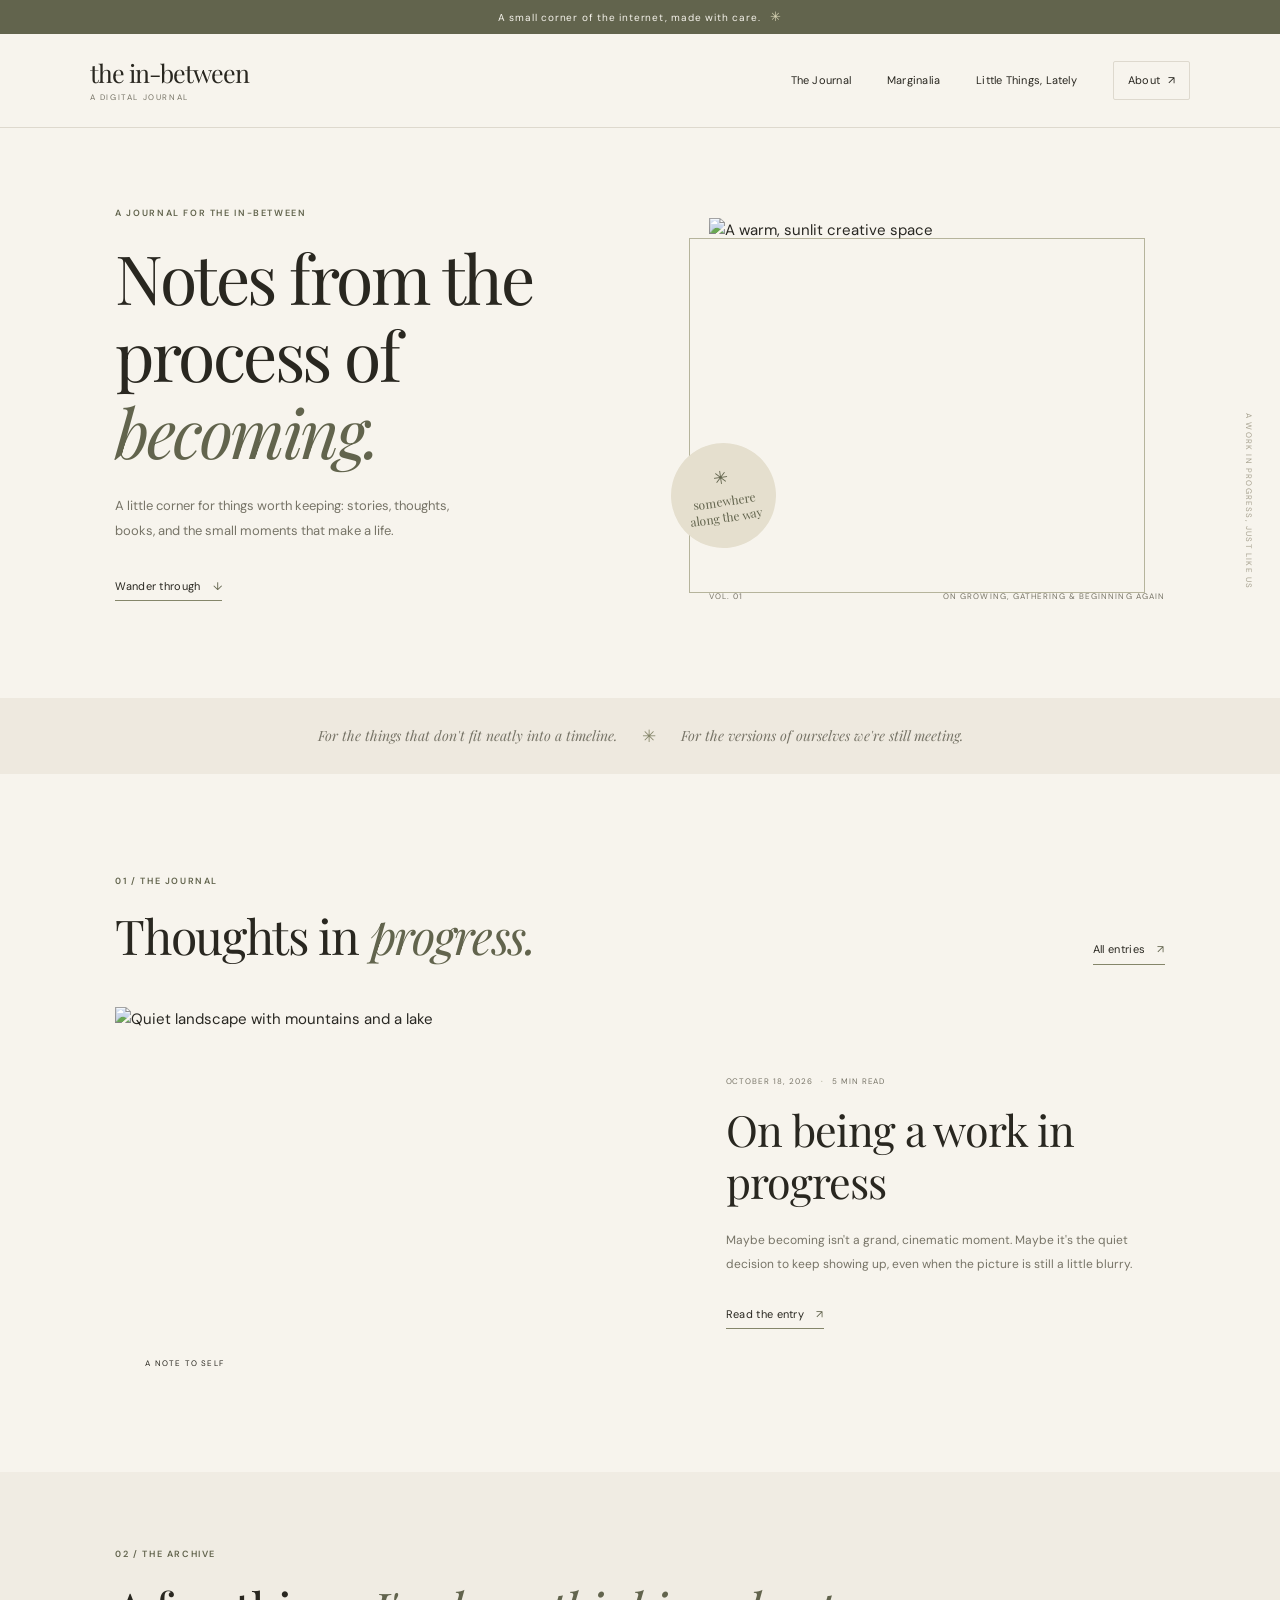
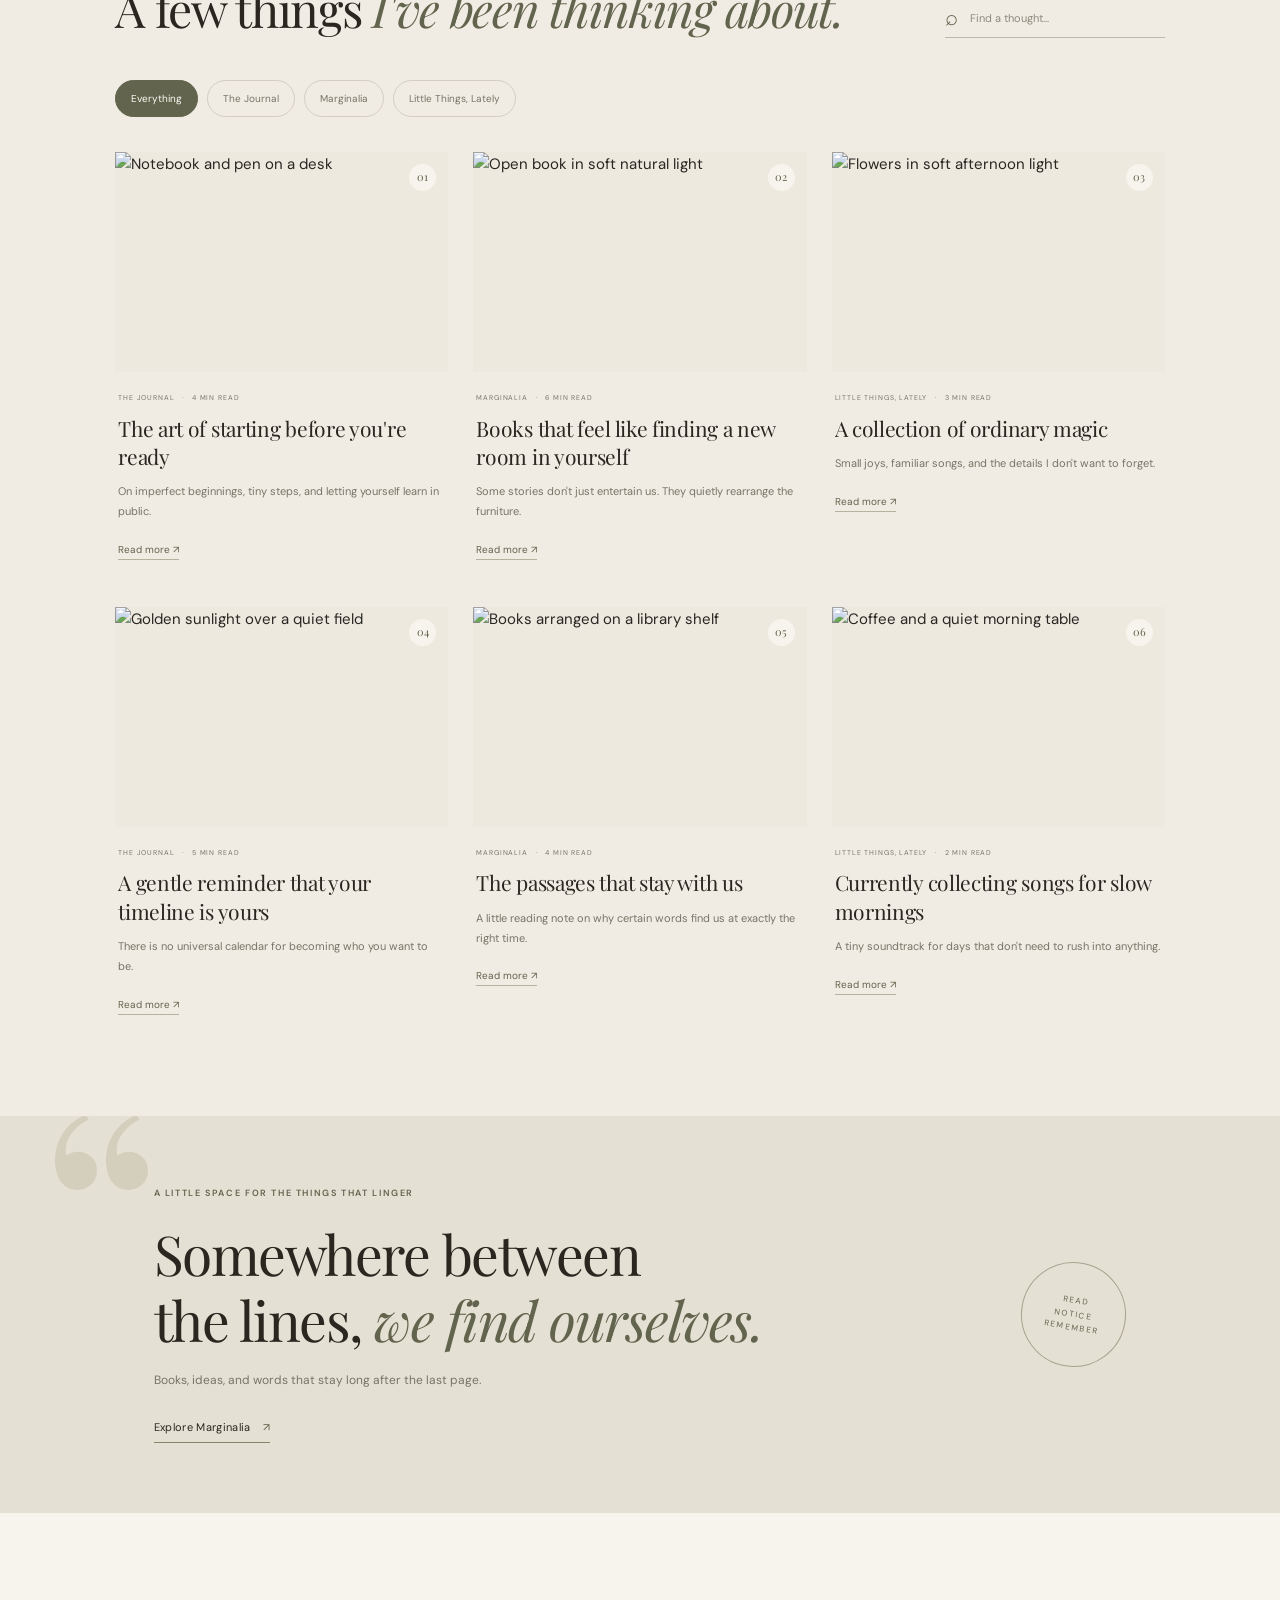
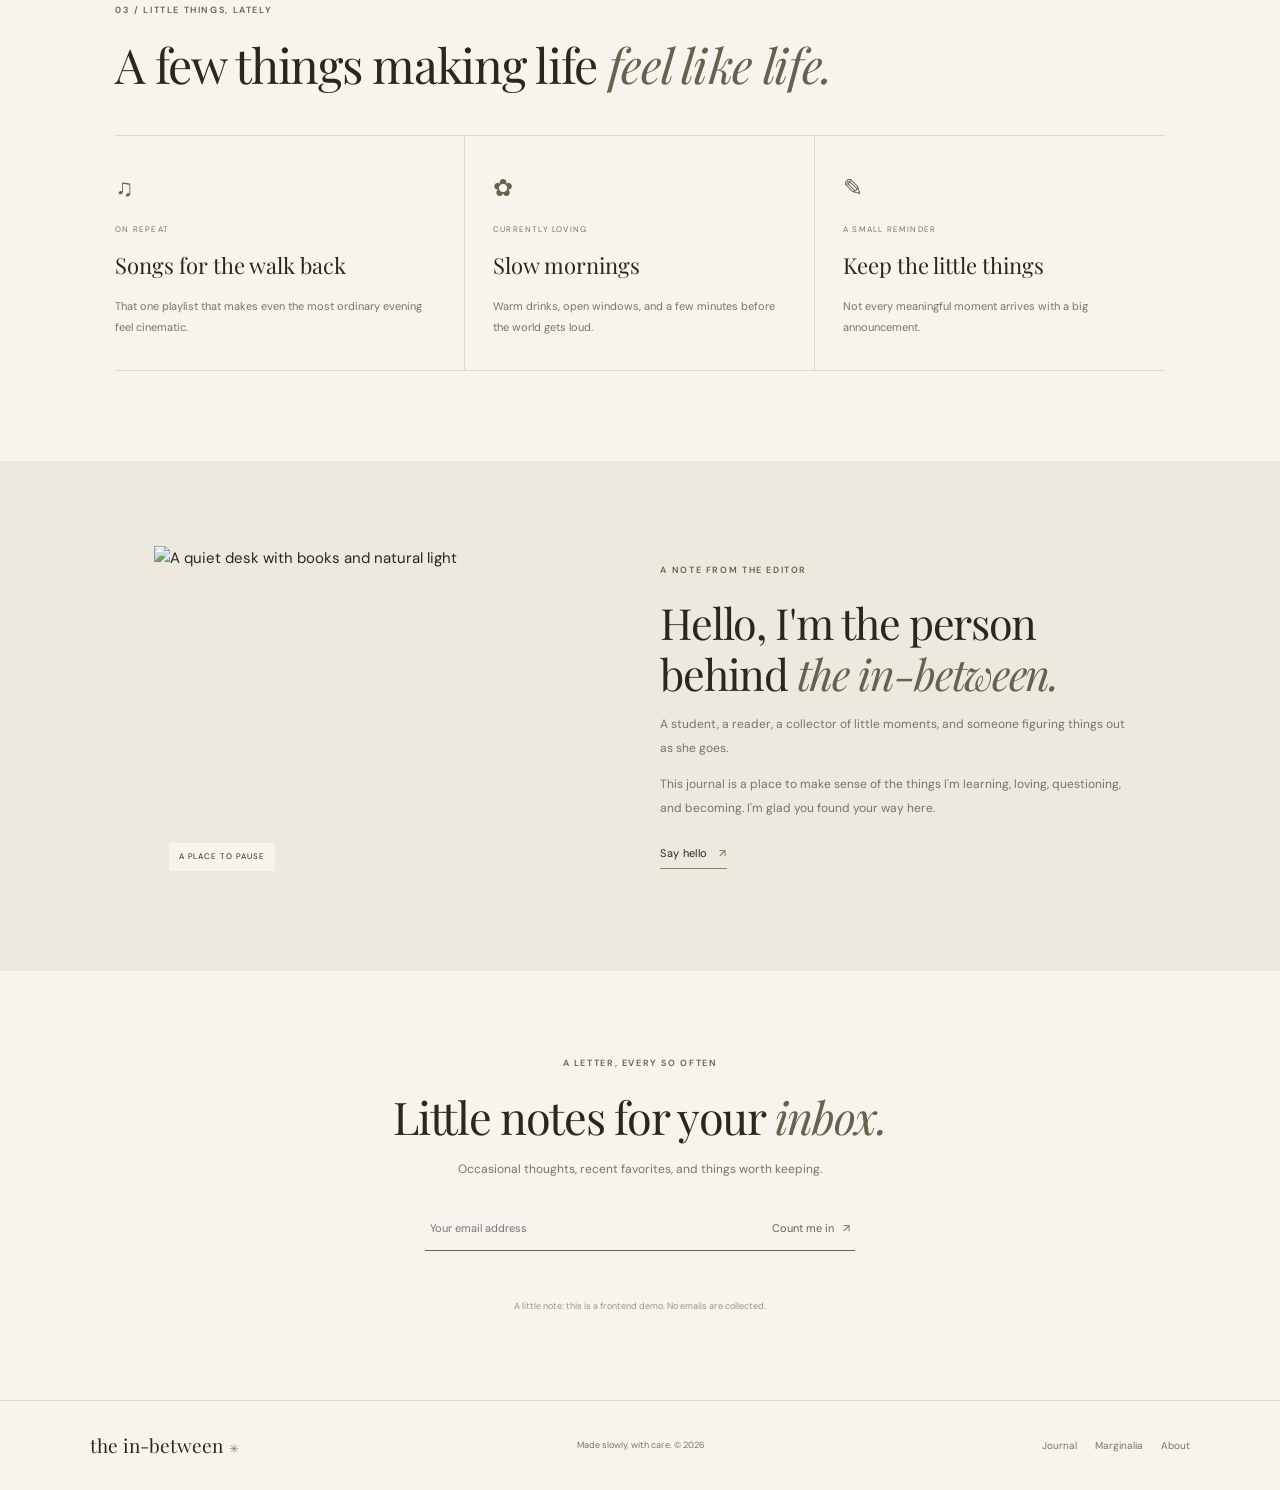
==== index.html @ 2329a3ef "Initial commit" ====
<!DOCTYPE html>
<html lang="en">
<head>
  <meta charset="UTF-8">
  <meta name="viewport" content="width=device-width, initial-scale=1.0">
  <meta name="description" content="The In-Between — a digital journal of books, little things, and becoming.">
  <title>The In-Between — Notes from the process of becoming</title>

  <link rel="preconnect" href="https://fonts.googleapis.com">
  <link rel="preconnect" href="https://fonts.gstatic.com" crossorigin>
  <link href="https://fonts.googleapis.com/css2?family=DM+Sans:wght@400;500;600;700&family=Playfair+Display:ital,wght@0,400;0,500;0,600;1,400;1,500&display=swap" rel="stylesheet">

  <link rel="stylesheet" href="style.css">
  <script src="script.js" defer></script>
</head>
<body>
  <div class="announcement">
    <span>A small corner of the internet, made with care.</span>
    <span class="announcement-mark">✳</span>
  </div>

  <header class="site-header">
    <a href="#" class="wordmark" aria-label="The In-Between home">
      <span class="wordmark-main">the in-between</span>
      <span class="wordmark-sub">A DIGITAL JOURNAL</span>
    </a>

    <button class="menu-toggle" id="menu-toggle"
      aria-label="Open navigation" aria-expanded="false">
      <span></span>
      <span></span>
    </button>

    <nav class="main-nav" id="main-nav" aria-label="Main navigation">
      <a href="#journal">The Journal</a>
      <a href="#marginalia">Marginalia</a>
      <a href="#little-things">Little Things, Lately</a>
      <a href="#about" class="nav-about">About <span>↗</span></a>
    </nav>
  </header>

  <main>
    <section class="hero">
      <div class="hero-copy">
        <p class="eyebrow"><span class="eyebrow-line"></span> A journal for the in-between</p>

        <h1>Notes from the<br>process of <em>becoming.</em></h1>

        <p class="hero-description">
          A little corner for things worth keeping:
          stories, thoughts, books, and the small moments
          that make a life.
        </p>

        <a href="#journal" class="text-link">
          Wander through <span>↓</span>
        </a>
      </div>

      <div class="hero-art">
        <div class="hero-image-wrap">
          <img
            src="https://images.unsplash.com/photo-1441986300917-64674bd600d8?auto=format&fit=crop&w=1000&q=85"
            alt="A warm, sunlit creative space"
            class="hero-image"
          >
          <div class="image-note">
            <span class="note-star">✳</span>
            <span>somewhere<br>along the way</span>
          </div>
        </div>

        <div class="hero-caption">
          <span>VOL. 01</span>
          <span>ON GROWING, GATHERING & BEGINNING AGAIN</span>
        </div>
      </div>

      <div class="hero-side-note">A WORK IN PROGRESS, JUST LIKE US</div>
    </section>

    <section class="intro-strip">
      <p>For the things that don't fit neatly into a timeline.</p>
      <span>✳</span>
      <p>For the versions of ourselves we're still meeting.</p>
    </section>

    <section class="journal-section section-padding" id="journal">
      <div class="section-heading">
        <div>
          <p class="eyebrow">01 / THE JOURNAL</p>
          <h2>Thoughts in <em>progress.</em></h2>
        </div>

        <a href="#all-posts" class="text-link desktop-link">
          All entries <span>↗</span>
        </a>
      </div>

      <article class="featured-card">
        <a href="#article-preview" class="featured-image-link" data-article="featured">
          <img
            src="https://images.unsplash.com/photo-1470770841072-f978cf4d019e?auto=format&fit=crop&w=1200&q=85"
            alt="Quiet landscape with mountains and a lake"
            class="featured-image"
          >
          <span class="image-label">A NOTE TO SELF</span>
        </a>

        <div class="featured-content">
          <p class="post-meta">OCTOBER 18, 2026 <span>·</span> 5 MIN READ</p>
          <h3>
            <a href="#article-preview" data-article="featured">
              On being a work in progress
            </a>
          </h3>
          <p class="post-excerpt">
            Maybe becoming isn't a grand, cinematic moment.
            Maybe it's the quiet decision to keep showing up,
            even when the picture is still a little blurry.
          </p>
          <a href="#article-preview" class="text-link" data-article="featured">
            Read the entry <span>↗</span>
          </a>
        </div>
      </article>
    </section>

    <section class="entries-section section-padding" id="all-posts">
      <div class="section-heading entries-heading">
        <div>
          <p class="eyebrow">02 / THE ARCHIVE</p>
          <h2>A few things <em>I've been thinking about.</em></h2>
        </div>

        <div class="archive-tools">
          <label class="search-wrap">
            <span class="search-symbol">⌕</span>
            <input type="search" id="post-search" placeholder="Find a thought..." aria-label="Search blog posts">
          </label>
        </div>
      </div>

      <div class="category-filters" role="group" aria-label="Filter articles">
        <button class="filter-button active" data-filter="all">Everything</button>
        <button class="filter-button" data-filter="journal">The Journal</button>
        <button class="filter-button" data-filter="marginalia">Marginalia</button>
        <button class="filter-button" data-filter="little-things">Little Things, Lately</button>
      </div>

      <div class="post-grid" id="post-grid">
        <article class="post-card" data-category="journal" data-title="the art of starting before you're ready">
          <a href="#article-preview" class="post-image-link" data-article="starting">
            <img src="https://images.unsplash.com/photo-1455390582262-044c420a568e?auto=format&fit=crop&w=800&q=85" alt="Notebook and pen on a desk">
            <span class="card-number">01</span>
          </a>
          <div class="post-card-content">
            <p class="post-meta">THE JOURNAL <span>·</span> 4 MIN READ</p>
            <h3><a href="#article-preview" data-article="starting">The art of starting before you're ready</a></h3>
            <p>On imperfect beginnings, tiny steps, and letting yourself learn in public.</p>
            <a href="#article-preview" class="card-read-link" data-article="starting">Read more ↗</a>
          </div>
        </article>

        <article class="post-card" data-category="marginalia" data-title="books that feel like finding a new room in yourself">
          <a href="#article-preview" class="post-image-link" data-article="books">
            <img src="https://images.unsplash.com/photo-1519682337058-a94d519337bc?auto=format&fit=crop&w=800&q=85" alt="Open book in soft natural light">
            <span class="card-number">02</span>
          </a>
          <div class="post-card-content">
            <p class="post-meta">MARGINALIA <span>·</span> 6 MIN READ</p>
            <h3><a href="#article-preview" data-article="books">Books that feel like finding a new room in yourself</a></h3>
            <p>Some stories don't just entertain us. They quietly rearrange the furniture.</p>
            <a href="#article-preview" class="card-read-link" data-article="books">Read more ↗</a>
          </div>
        </article>

        <article class="post-card" data-category="little-things" data-title="little things lately a collection of ordinary magic">
          <a href="#article-preview" class="post-image-link" data-article="little">
            <img src="https://images.unsplash.com/photo-1490750967868-88aa4486c946?auto=format&fit=crop&w=800&q=85" alt="Flowers in soft afternoon light">
            <span class="card-number">03</span>
          </a>
          <div class="post-card-content">
            <p class="post-meta">LITTLE THINGS, LATELY <span>·</span> 3 MIN READ</p>
            <h3><a href="#article-preview" data-article="little">A collection of ordinary magic</a></h3>
            <p>Small joys, familiar songs, and the details I don't want to forget.</p>
            <a href="#article-preview" class="card-read-link" data-article="little">Read more ↗</a>
          </div>
        </article>

        <article class="post-card" data-category="journal" data-title="a gentle reminder that your timeline is yours">
          <a href="#article-preview" class="post-image-link" data-article="timeline">
            <img src="https://images.unsplash.com/photo-1470252649378-9c29740c9fa8?auto=format&fit=crop&w=800&q=85" alt="Golden sunlight over a quiet field">
            <span class="card-number">04</span>
          </a>
          <div class="post-card-content">
            <p class="post-meta">THE JOURNAL <span>·</span> 5 MIN READ</p>
            <h3><a href="#article-preview" data-article="timeline">A gentle reminder that your timeline is yours</a></h3>
            <p>There is no universal calendar for becoming who you want to be.</p>
            <a href="#article-preview" class="card-read-link" data-article="timeline">Read more ↗</a>
          </div>
        </article>

        <article class="post-card" data-category="marginalia" data-title="the passages that stay with us">
          <a href="#article-preview" class="post-image-link" data-article="passages">
            <img src="https://images.unsplash.com/photo-1507842217343-583bb7270b66?auto=format&fit=crop&w=800&q=85" alt="Books arranged on a library shelf">
            <span class="card-number">05</span>
          </a>
          <div class="post-card-content">
            <p class="post-meta">MARGINALIA <span>·</span> 4 MIN READ</p>
            <h3><a href="#article-preview" data-article="passages">The passages that stay with us</a></h3>
            <p>A little reading note on why certain words find us at exactly the right time.</p>
            <a href="#article-preview" class="card-read-link" data-article="passages">Read more ↗</a>
          </div>
        </article>

        <article class="post-card" data-category="little-things" data-title="currently collecting songs for slow mornings">
          <a href="#article-preview" class="post-image-link" data-article="playlist">
            <img src="https://images.unsplash.com/photo-1445116572660-236099ec97a0?auto=format&fit=crop&w=800&q=85" alt="Coffee and a quiet morning table">
            <span class="card-number">06</span>
          </a>
          <div class="post-card-content">
            <p class="post-meta">LITTLE THINGS, LATELY <span>·</span> 2 MIN READ</p>
            <h3><a href="#article-preview" data-article="playlist">Currently collecting songs for slow mornings</a></h3>
            <p>A tiny soundtrack for days that don't need to rush into anything.</p>
            <a href="#article-preview" class="card-read-link" data-article="playlist">Read more ↗</a>
          </div>
        </article>
      </div>

      <p class="empty-state" id="empty-state" hidden>
        No entries found. Try another search or category.
      </p>
    </section>

    <section class="marginalia-banner" id="marginalia">
      <div class="marginalia-decoration">“</div>
      <div class="marginalia-content">
        <p class="eyebrow">A LITTLE SPACE FOR THE THINGS THAT LINGER</p>
        <h2>Somewhere between<br>the lines, <em>we find ourselves.</em></h2>
        <p>Books, ideas, and words that stay long after the last page.</p>
        <a href="#all-posts" class="text-link">Explore Marginalia <span>↗</span></a>
      </div>
      <div class="marginalia-stamp">READ<br>NOTICE<br>REMEMBER</div>
    </section>

    <section class="little-things-section section-padding" id="little-things">
      <div class="section-heading">
        <div>
          <p class="eyebrow">03 / LITTLE THINGS, LATELY</p>
          <h2>A few things making life <em>feel like life.</em></h2>
        </div>
      </div>

      <div class="little-things-grid">
        <div class="little-note">
          <span class="little-icon">♫</span>
          <p class="little-label">ON REPEAT</p>
          <h3>Songs for the walk back</h3>
          <p>That one playlist that makes even the most ordinary evening feel cinematic.</p>
        </div>

        <div class="little-note">
          <span class="little-icon">✿</span>
          <p class="little-label">CURRENTLY LOVING</p>
          <h3>Slow mornings</h3>
          <p>Warm drinks, open windows, and a few minutes before the world gets loud.</p>
        </div>

        <div class="little-note">
          <span class="little-icon">✎</span>
          <p class="little-label">A SMALL REMINDER</p>
          <h3>Keep the little things</h3>
          <p>Not every meaningful moment arrives with a big announcement.</p>
        </div>
      </div>
    </section>

    <section class="about-section" id="about">
      <div class="about-image">
        <img
          src="https://images.unsplash.com/photo-1447875569765-2b6b3d8b4b1c?auto=format&fit=crop&w=900&q=85"
          alt="A quiet desk with books and natural light"
        >
        <span class="about-image-caption">A PLACE TO PAUSE</span>
      </div>

      <div class="about-copy">
        <p class="eyebrow">A NOTE FROM THE EDITOR</p>
        <h2>Hello, I'm the person<br>behind <em>the in-between.</em></h2>
        <p>
          A student, a reader, a collector of little moments,
          and someone figuring things out as she goes.
        </p>
        <p>
          This journal is a place to make sense of the things
          I'm learning, loving, questioning, and becoming.
          I'm glad you found your way here.
        </p>
        <a href="mailto:hello@example.com" class="text-link">Say hello <span>↗</span></a>
      </div>
    </section>

    <section class="newsletter-section">
      <p class="eyebrow">A LETTER, EVERY SO OFTEN</p>
      <h2>Little notes for your <em>inbox.</em></h2>
      <p>Occasional thoughts, recent favorites, and things worth keeping.</p>

      <form class="newsletter-form" id="newsletter-form">
        <label class="visually-hidden" for="newsletter-email">Your email address</label>
        <input type="email" id="newsletter-email" placeholder="Your email address" required>
        <button type="submit">Count me in <span>↗</span></button>
      </form>
      <p class="newsletter-message" id="newsletter-message" role="status" aria-live="polite"></p>
      <span class="newsletter-footnote">A little note: this is a frontend demo. No emails are collected.</span>
    </section>
  </main>

  <footer class="site-footer">
    <a href="#" class="footer-wordmark">the in-between<span>✳</span></a>
    <p>Made slowly, with care. © 2026</p>
    <div class="footer-links">
      <a href="#journal">Journal</a>
      <a href="#marginalia">Marginalia</a>
      <a href="#about">About</a>
    </div>
  </footer>

  <dialog class="article-dialog" id="article-dialog">
    <button class="dialog-close" id="dialog-close" aria-label="Close article">×</button>
    <p class="eyebrow" id="dialog-category">THE JOURNAL</p>
    <h2 id="dialog-title">Article title</h2>
    <p class="dialog-meta" id="dialog-meta">A short read</p>
    <div class="dialog-body" id="dialog-body"></div>
    <p class="dialog-demo-note">This is a sample article preview. Full articles can be added as the blog grows.</p>
  </dialog>
</body>
</html>
---- style.css ----
:root {
  --paper: #f7f4ed;
  --paper-dark: #eee9df;
  --ink: #292720;
  --muted: #777467;
  --olive: #85866a;
  --olive-dark: #62644d;
  --rose: #c9a39a;
  --line: #ded9ce;
  --white: #fffdf8;
  --serif: "Playfair Display", Georgia, serif;
  --sans: "DM Sans", Arial, sans-serif;
}

* {
  box-sizing: border-box;
}

html {
  scroll-behavior: smooth;
  scroll-padding-top: 90px;
}

body {
  margin: 0;
  background: var(--paper);
  color: var(--ink);
  font-family: var(--sans);
  font-size: 15px;
  line-height: 1.7;
}

img {
  display: block;
  max-width: 100%;
}

a {
  color: inherit;
  text-decoration: none;
}

button,
input {
  font: inherit;
}

button {
  cursor: pointer;
}

button:focus-visible,
a:focus-visible,
input:focus-visible {
  outline: 2px solid var(--olive-dark);
  outline-offset: 4px;
}

::selection {
  color: var(--white);
  background: var(--olive-dark);
}

.announcement {
  min-height: 34px;
  display: flex;
  align-items: center;
  justify-content: center;
  gap: 10px;
  padding: 6px 16px;
  background: var(--olive-dark);
  color: var(--paper);
  font-size: 10px;
  letter-spacing: 0.08em;
  text-align: center;
}

.announcement-mark {
  color: #d8d4b5;
  font-size: 13px;
}

/* Header */

.site-header {
  min-height: 94px;
  padding: 20px 7%;
  display: flex;
  align-items: center;
  justify-content: space-between;
  gap: 32px;
  border-bottom: 1px solid var(--line);
}

.wordmark {
  display: flex;
  flex-direction: column;
  line-height: 1.1;
  flex-shrink: 0;
}

.wordmark-main {
  font-family: var(--serif);
  font-size: 25px;
  letter-spacing: -1px;
}

.wordmark-sub {
  margin-top: 7px;
  color: var(--muted);
  font-size: 8px;
  letter-spacing: 0.2em;
}

.main-nav {
  display: flex;
  align-items: center;
  gap: clamp(16px, 3vw, 36px);
}

.main-nav a {
  font-size: 11px;
  letter-spacing: 0.02em;
  transition: color 160ms ease;
}

.main-nav a:hover {
  color: var(--olive-dark);
}

.nav-about {
  padding: 9px 14px;
  border: 1px solid var(--line);
  border-radius: 2px;
}

.nav-about span {
  margin-left: 5px;
}

.menu-toggle {
  display: none;
  width: 40px;
  height: 40px;
  border: 1px solid var(--line);
  background: transparent;
  align-items: center;
  justify-content: center;
  flex-direction: column;
  gap: 5px;
}

.menu-toggle span {
  width: 16px;
  height: 1px;
  background: var(--ink);
}

/* Shared */

.section-padding {
  padding: 100px 9%;
}

.eyebrow {
  margin: 0 0 18px;
  color: var(--olive-dark);
  font-size: 9px;
  font-weight: 600;
  letter-spacing: 0.18em;
  text-transform: uppercase;
}

.text-link {
  display: inline-flex;
  align-items: center;
  gap: 12px;
  padding-bottom: 5px;
  border-bottom: 1px solid var(--olive);
  font-size: 11px;
  letter-spacing: 0.03em;
  transition: gap 180ms ease, color 180ms ease;
}

.text-link:hover {
  gap: 18px;
  color: var(--olive-dark);
}

.text-link span {
  color: var(--olive-dark);
}

.section-heading {
  display: flex;
  justify-content: space-between;
  align-items: flex-end;
  gap: 30px;
  margin-bottom: 42px;
}

.section-heading h2,
.about-copy h2,
.newsletter-section h2 {
  margin: 0;
  font-family: var(--serif);
  font-size: clamp(31px, 4vw, 48px);
  font-weight: 400;
  line-height: 1.2;
  letter-spacing: -1.3px;
}

.section-heading h2 em,
.about-copy h2 em,
.newsletter-section h2 em {
  color: var(--olive-dark);
  font-weight: 400;
}

/* Hero */

.hero {
  min-height: 570px;
  padding: 72px 9% 76px;
  display: grid;
  grid-template-columns: 1fr 0.95fr;
  align-items: center;
  gap: 7%;
  position: relative;
  overflow: hidden;
}

.hero-copy {
  max-width: 520px;
  padding-bottom: 15px;
}

.hero-copy h1 {
  margin: 0;
  font-family: var(--serif);
  font-size: clamp(44px, 5.3vw, 70px);
  font-weight: 400;
  line-height: 1.13;
  letter-spacing: -2.5px;
}

.hero-copy h1 em {
  color: var(--olive-dark);
  font-weight: 400;
}

.hero-description {
  max-width: 370px;
  margin: 25px 0 29px;
  color: var(--muted);
  font-size: 13px;
  line-height: 1.9;
}

.hero-art {
  max-width: 500px;
  width: 100%;
  justify-self: end;
}

.hero-image-wrap {
  position: relative;
  padding: 0 0 0 20px;
}

.hero-image-wrap::before {
  content: "";
  position: absolute;
  inset: 20px 20px -20px 0;
  border: 1px solid #b6b49c;
  z-index: 0;
}

.hero-image {
  position: relative;
  z-index: 1;
  width: 100%;
  height: 355px;
  object-fit: cover;
  filter: saturate(0.72);
}

.image-note {
  position: absolute;
  z-index: 2;
  left: -18px;
  bottom: 25px;
  width: 105px;
  height: 105px;
  display: flex;
  align-items: center;
  justify-content: center;
  flex-direction: column;
  border-radius: 50%;
  background: #e5dfce;
  color: var(--olive-dark);
  font-family: var(--serif);
  font-size: 12px;
  line-height: 1.3;
  text-align: center;
  transform: rotate(-8deg);
}

.note-star {
  margin-bottom: 5px;
  font-size: 18px;
}

.hero-caption {
  display: flex;
  justify-content: space-between;
  gap: 12px;
  padding: 17px 0 0 20px;
  color: var(--muted);
  font-size: 8px;
  letter-spacing: 0.13em;
}

.hero-side-note {
  position: absolute;
  right: 25px;
  top: 50%;
  color: #a6a18f;
  font-size: 8px;
  letter-spacing: 0.15em;
  writing-mode: vertical-rl;
}

/* Intro strip */

.intro-strip {
  min-height: 76px;
  padding: 20px 9%;
  display: flex;
  align-items: center;
  justify-content: center;
  gap: 25px;
  background: var(--paper-dark);
  color: var(--muted);
}

.intro-strip p {
  margin: 0;
  font-family: var(--serif);
  font-size: 14px;
  font-style: italic;
  text-align: center;
}

.intro-strip span {
  color: var(--olive);
  font-size: 17px;
}

/* Featured journal entry */

.journal-section {
  padding-bottom: 75px;
}

.featured-card {
  display: grid;
  grid-template-columns: 1.1fr 0.9fr;
  align-items: center;
  gap: 7%;
}

.featured-image-link {
  position: relative;
  display: block;
  overflow: hidden;
}

.featured-image {
  width: 100%;
  height: 390px;
  object-fit: cover;
  filter: saturate(0.7);
  transition: transform 450ms ease;
}

.featured-image-link:hover .featured-image {
  transform: scale(1.035);
}

.image-label {
  position: absolute;
  left: 18px;
  bottom: 18px;
  padding: 8px 12px;
  background: var(--paper);
  color: var(--ink);
  font-size: 8px;
  letter-spacing: 0.15em;
}

.featured-content {
  max-width: 420px;
}

.post-meta {
  margin: 0 0 16px;
  color: var(--muted);
  font-size: 8px;
  letter-spacing: 0.12em;
  line-height: 1.7;
}

.post-meta span {
  margin: 0 5px;
  color: var(--olive);
}

.featured-content h3 {
  margin: 0;
  font-family: var(--serif);
  font-size: clamp(30px, 3.4vw, 43px);
  font-weight: 400;
  line-height: 1.2;
  letter-spacing: -1px;
}

.featured-content h3 a:hover {
  color: var(--olive-dark);
}

.post-excerpt {
  margin: 20px 0 25px;
  color: var(--muted);
  font-size: 12px;
  line-height: 2;
}

/* Archive */

.entries-section {
  padding-top: 75px;
  background: #f0ece3;
}

.entries-heading {
  align-items: flex-end;
}

.archive-tools {
  width: 220px;
}

.search-wrap {
  display: flex;
  align-items: center;
  gap: 10px;
  padding: 8px 0;
  border-bottom: 1px solid #bcb8aa;
}

.search-symbol {
  color: var(--olive-dark);
  font-size: 22px;
  line-height: 1;
}

.search-wrap input {
  width: 100%;
  border: 0;
  outline: 0;
  background: transparent;
  color: var(--ink);
  font-size: 11px;
}

.search-wrap input::placeholder {
  color: #8d897d;
}

.category-filters {
  display: flex;
  flex-wrap: wrap;
  gap: 9px;
  margin: 0 0 35px;
}

.filter-button {
  padding: 9px 15px;
  border: 1px solid #d3cec1;
  border-radius: 30px;
  background: transparent;
  color: var(--muted);
  font-size: 10px;
  transition: background 150ms ease, color 150ms ease, border-color 150ms ease;
}

.filter-button:hover,
.filter-button.active {
  border-color: var(--olive-dark);
  background: var(--olive-dark);
  color: var(--white);
}

.post-grid {
  display: grid;
  grid-template-columns: repeat(3, minmax(0, 1fr));
  gap: 45px 25px;
}

.post-card {
  min-width: 0;
}

.post-image-link {
  display: block;
  position: relative;
  overflow: hidden;
  background: var(--paper-dark);
}

.post-image-link img {
  width: 100%;
  height: 220px;
  object-fit: cover;
  filter: saturate(0.68);
  transition: transform 400ms ease, filter 400ms ease;
}

.post-image-link:hover img {
  transform: scale(1.04);
  filter: saturate(0.9);
}

.card-number {
  position: absolute;
  right: 12px;
  top: 12px;
  width: 27px;
  height: 27px;
  display: grid;
  place-items: center;
  border-radius: 50%;
  background: var(--paper);
  color: var(--olive-dark);
  font-family: var(--serif);
  font-size: 11px;
}

.post-card-content {
  padding: 20px 3px 0;
}

.post-card-content .post-meta {
  margin-bottom: 10px;
  font-size: 7px;
}

.post-card h3 {
  margin: 0;
  font-family: var(--serif);
  font-size: 21px;
  font-weight: 400;
  line-height: 1.35;
  letter-spacing: -0.3px;
}

.post-card h3 a:hover {
  color: var(--olive-dark);
}

.post-card-content > p:not(.post-meta) {
  margin: 12px 0 14px;
  color: var(--muted);
  font-size: 11px;
  line-height: 1.8;
}

.card-read-link {
  color: var(--olive-dark);
  font-size: 10px;
  border-bottom: 1px solid #b5b39e;
  padding-bottom: 3px;
}

.empty-state {
  padding: 40px 0;
  color: var(--muted);
  text-align: center;
  font-family: var(--serif);
  font-style: italic;
}

/* Marginalia banner */

.marginalia-banner {
  min-height: 360px;
  padding: 70px 12%;
  display: flex;
  align-items: center;
  justify-content: space-between;
  gap: 35px;
  position: relative;
  overflow: hidden;
  background: #e4e0d3;
}

.marginalia-decoration {
  position: absolute;
  left: 3%;
  top: -60px;
  color: #d4cfbd;
  font-family: var(--serif);
  font-size: 300px;
  line-height: 1;
  pointer-events: none;
}

.marginalia-content {
  position: relative;
  z-index: 1;
}

.marginalia-content h2 {
  margin: 0;
  font-family: var(--serif);
  font-size: clamp(34px, 4.4vw, 55px);
  font-weight: 400;
  line-height: 1.2;
  letter-spacing: -1.5px;
}

.marginalia-content h2 em {
  color: var(--olive-dark);
  font-weight: 400;
}

.marginalia-content > p:not(.eyebrow) {
  margin: 18px 0 24px;
  color: var(--muted);
  font-size: 12px;
}

.marginalia-stamp {
  width: 105px;
  height: 105px;
  flex-shrink: 0;
  display: grid;
  place-items: center;
  border: 1px solid #a6a38e;
  border-radius: 50%;
  color: var(--olive-dark);
  font-size: 8px;
  letter-spacing: 0.18em;
  line-height: 1.7;
  text-align: center;
  transform: rotate(9deg);
}

/* Little things */

.little-things-section {
  padding-top: 90px;
  padding-bottom: 90px;
}

.little-things-grid {
  display: grid;
  grid-template-columns: repeat(3, minmax(0, 1fr));
  border-top: 1px solid var(--line);
  border-bottom: 1px solid var(--line);
}

.little-note {
  padding: 32px 28px;
  border-right: 1px solid var(--line);
}

.little-note:first-child {
  padding-left: 0;
}

.little-note:last-child {
  padding-right: 0;
  border-right: 0;
}

.little-icon {
  color: var(--olive-dark);
  font-size: 24px;
}

.little-label {
  margin: 14px 0 10px;
  color: var(--muted);
  font-size: 8px;
  letter-spacing: 0.15em;
}

.little-note h3 {
  margin: 0;
  font-family: var(--serif);
  font-size: 22px;
  font-weight: 400;
}

.little-note > p:last-child {
  margin: 12px 0 0;
  color: var(--muted);
  font-size: 11px;
  line-height: 1.9;
}

/* About */

.about-section {
  display: grid;
  grid-template-columns: 0.9fr 1fr;
  align-items: center;
  gap: 9%;
  padding: 85px 12%;
  background: var(--paper-dark);
}

.about-image {
  position: relative;
}

.about-image img {
  width: 100%;
  height: 340px;
  object-fit: cover;
  filter: saturate(0.65);
}

.about-image-caption {
  position: absolute;
  left: 15px;
  bottom: 15px;
  padding: 7px 10px;
  background: var(--paper);
  font-size: 8px;
  letter-spacing: 0.12em;
}

.about-copy h2 {
  font-size: clamp(30px, 3.4vw, 43px);
}

.about-copy > p:not(.eyebrow) {
  color: var(--muted);
  font-size: 12px;
  line-height: 2;
}

.about-copy .text-link {
  margin-top: 12px;
}

/* Newsletter */

.newsletter-section {
  padding: 85px 20px;
  text-align: center;
}

.newsletter-section h2 {
  font-size: clamp(32px, 4vw, 45px);
}

.newsletter-section > p:not(.eyebrow, .newsletter-message) {
  margin: 16px 0 26px;
  color: var(--muted);
  font-size: 12px;
}

.newsletter-form {
  width: min(100%, 430px);
  display: flex;
  margin: 0 auto;
  border-bottom: 1px solid var(--olive-dark);
}

.newsletter-form input {
  flex: 1;
  min-width: 0;
  padding: 13px 5px;
  border: 0;
  outline: 0;
  background: transparent;
  font-size: 11px;
}

.newsletter-form button {
  padding: 0 5px 0 15px;
  border: 0;
  background: transparent;
  color: var(--olive-dark);
  font-size: 11px;
}

.newsletter-form button span {
  margin-left: 6px;
}

.newsletter-message {
  min-height: 18px;
  margin: 12px 0 0;
  color: var(--olive-dark);
  font-size: 11px;
}

.newsletter-footnote {
  display: block;
  margin-top: 18px;
  color: #999487;
  font-size: 9px;
}

/* Footer */

.site-footer {
  min-height: 90px;
  padding: 25px 7%;
  display: flex;
  align-items: center;
  justify-content: space-between;
  gap: 25px;
  border-top: 1px solid var(--line);
}

.footer-wordmark {
  font-family: var(--serif);
  font-size: 19px;
}

.footer-wordmark span {
  margin-left: 6px;
  color: var(--olive);
  font-size: 12px;
}

.site-footer > p {
  color: var(--muted);
  font-size: 9px;
}

.footer-links {
  display: flex;
  gap: 18px;
}

.footer-links a {
  color: var(--muted);
  font-size: 10px;
}

/* Article preview dialog */

.article-dialog {
  width: min(620px, calc(100% - 32px));
  max-height: 85vh;
  padding: 48px;
  border: 1px solid var(--line);
  background: var(--paper);
  color: var(--ink);
  box-shadow: 0 20px 80px #29272030;
}

.article-dialog::backdrop {
  background: #29272070;
  backdrop-filter: blur(3px);
}

.dialog-close {
  position: absolute;
  top: 12px;
  right: 16px;
  width: 35px;
  height: 35px;
  border: 1px solid var(--line);
  border-radius: 50%;
  background: transparent;
  color: var(--ink);
  font-size: 24px;
  line-height: 1;
}

.article-dialog h2 {
  margin: 0;
  font-family: var(--serif);
  font-size: clamp(30px, 5vw, 43px);
  font-weight: 400;
  line-height: 1.2;
}

.dialog-meta {
  margin: 15px 0 25px;
  color: var(--muted);
  font-size: 9px;
  letter-spacing: 0.12em;
}

.dialog-body {
  color: #5f5b51;
  font-family: var(--serif);
  font-size: 15px;
  line-height: 2;
}

.dialog-demo-note {
  margin-top: 28px;
  padding-top: 15px;
  border-top: 1px solid var(--line);
  color: var(--muted);
  font-size: 10px;
}

/* Accessibility helper */

.visually-hidden {
  position: absolute;
  width: 1px;
  height: 1px;
  padding: 0;
  margin: -1px;
  overflow: hidden;
  clip: rect(0, 0, 0, 0);
  white-space: nowrap;
  border: 0;
}

/* Tablet */

@media (max-width: 1000px) {
  .site-header {
    padding-left: 5%;
    padding-right: 5%;
  }

  .hero {
    padding-left: 6%;
    padding-right: 6%;
    gap: 5%;
  }

  .section-padding {
    padding-left: 6%;
    padding-right: 6%;
  }

  .hero-image {
    height: 310px;
  }

  .post-grid {
    gap: 35px 18px;
  }

  .post-image-link img {
    height: 190px;
  }

  .post-card h3 {
    font-size: 19px;
  }

  .about-section {
    padding-left: 8%;
    padding-right: 8%;
  }
}

/* Mobile */

@media (max-width: 720px) {
  .site-header {
    min-height: 78px;
    padding: 15px 5%;
  }

  .wordmark-main {
    font-size: 23px;
  }

  .menu-toggle {
    display: flex;
  }

  .main-nav {
    position: absolute;
    top: 77px;
    left: 0;
    right: 0;
    display: none;
    align-items: stretch;
    flex-direction: column;
    gap: 0;
    padding: 12px 5% 20px;
    background: var(--paper);
    border-bottom: 1px solid var(--line);
  }

  .main-nav.open {
    display: flex;
  }

  .main-nav a {
    padding: 13px 0;
    border-bottom: 1px solid var(--line);
  }

  .main-nav .nav-about {
    padding: 13px 0;
    border: 0;
  }

  .hero {
    grid-template-columns: 1fr;
    gap: 45px;
    padding: 65px 7% 60px;
  }

  .hero-copy {
    max-width: 550px;
  }

  .hero-copy h1 {
    font-size: clamp(43px, 10vw, 64px);
  }

  .hero-description {
    max-width: 420px;
  }

  .hero-art {
    justify-self: center;
    max-width: 520px;
  }

  .hero-image {
    height: 340px;
  }

  .hero-side-note {
    display: none;
  }

  .intro-strip {
    flex-direction: column;
    gap: 8px;
    padding: 24px 7%;
  }

  .intro-strip span {
    font-size: 13px;
  }

  .section-padding {
    padding: 70px 7%;
  }

  .section-heading {
    align-items: flex-start;
    flex-direction: column;
    gap: 20px;
    margin-bottom: 30px;
  }

  .desktop-link {
    display: none;
  }

  .featured-card {
    grid-template-columns: 1fr;
    gap: 28px;
  }

  .featured-image {
    height: 300px;
  }

  .featured-content {
    max-width: 100%;
  }

  .featured-content h3 {
    font-size: 34px;
  }

  .entries-heading {
    gap: 25px;
  }

  .archive-tools {
    width: 100%;
  }

  .post-grid {
    grid-template-columns: repeat(2, minmax(0, 1fr));
    gap: 35px 18px;
  }

  .post-image-link img {
    height: 190px;
  }

  .marginalia-banner {
    padding: 65px 8%;
  }

  .marginalia-stamp {
    width: 80px;
    height: 80px;
    font-size: 7px;
  }

  .little-things-grid {
    grid-template-columns: 1fr;
  }

  .little-note,
  .little-note:first-child,
  .little-note:last-child {
    padding: 25px 0;
    border-right: 0;
    border-bottom: 1px solid var(--line);
  }

  .little-note:last-child {
    border-bottom: 0;
  }

  .about-section {
    grid-template-columns: 1fr;
    gap: 35px;
    padding: 65px 7%;
  }

  .about-image img {
    height: 300px;
  }

  .site-footer {
    flex-direction: column;
    gap: 12px;
    padding: 25px 5%;
  }
}

/* Small phones */

@media (max-width: 460px) {
  .announcement {
    font-size: 9px;
  }

  .hero {
    padding-top: 52px;
  }

  .hero-copy h1 {
    font-size: 43px;
    letter-spacing: -1.5px;
  }

  .hero-image {
    height: 260px;
  }

  .hero-caption {
    flex-direction: column;
    gap: 5px;
  }

  .image-note {
    width: 85px;
    height: 85px;
    font-size: 10px;
  }

  .post-grid {
    grid-template-columns: 1fr;
    gap: 35px;
  }

  .post-image-link img {
    height: 230px;
  }

  .marginalia-banner {
    flex-direction: column;
    align-items: flex-start;
  }

  .marginalia-content h2 {
    font-size: 35px;
  }

  .marginalia-stamp {
    align-self: flex-end;
  }

  .newsletter-form {
    flex-direction: column;
    border-bottom: 0;
    gap: 10px;
  }

  .newsletter-form input {
    border-bottom: 1px solid var(--olive-dark);
  }

  .newsletter-form button {
    align-self: center;
    padding: 10px 15px;
    border: 1px solid var(--olive-dark);
  }

  .footer-links {
    gap: 13px;
  }

  .article-dialog {
    padding: 42px 25px 28px;
  }
}

@media (prefers-reduced-motion: reduce) {
  html {
    scroll-behavior: auto;
  }

  *,
  *::before,
  *::after {
    transition-duration: 0.01ms !important;
  }
}
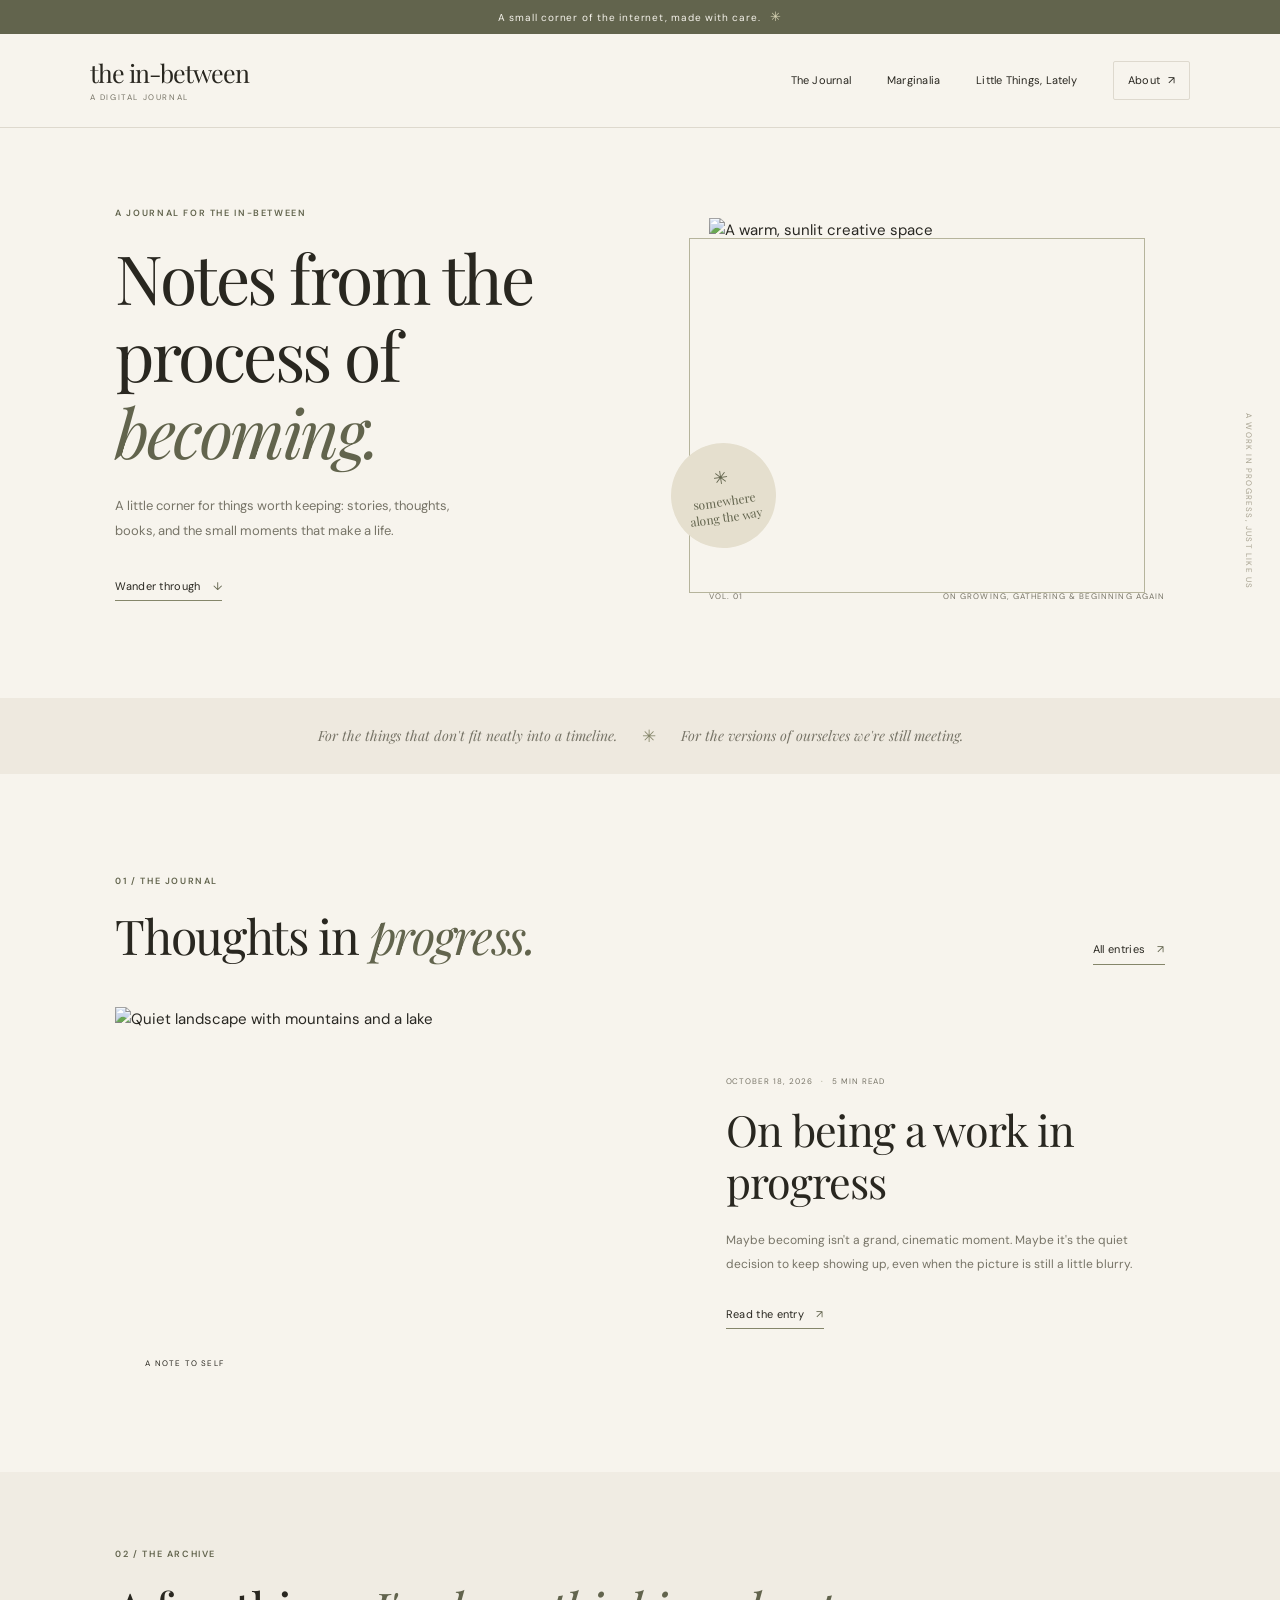
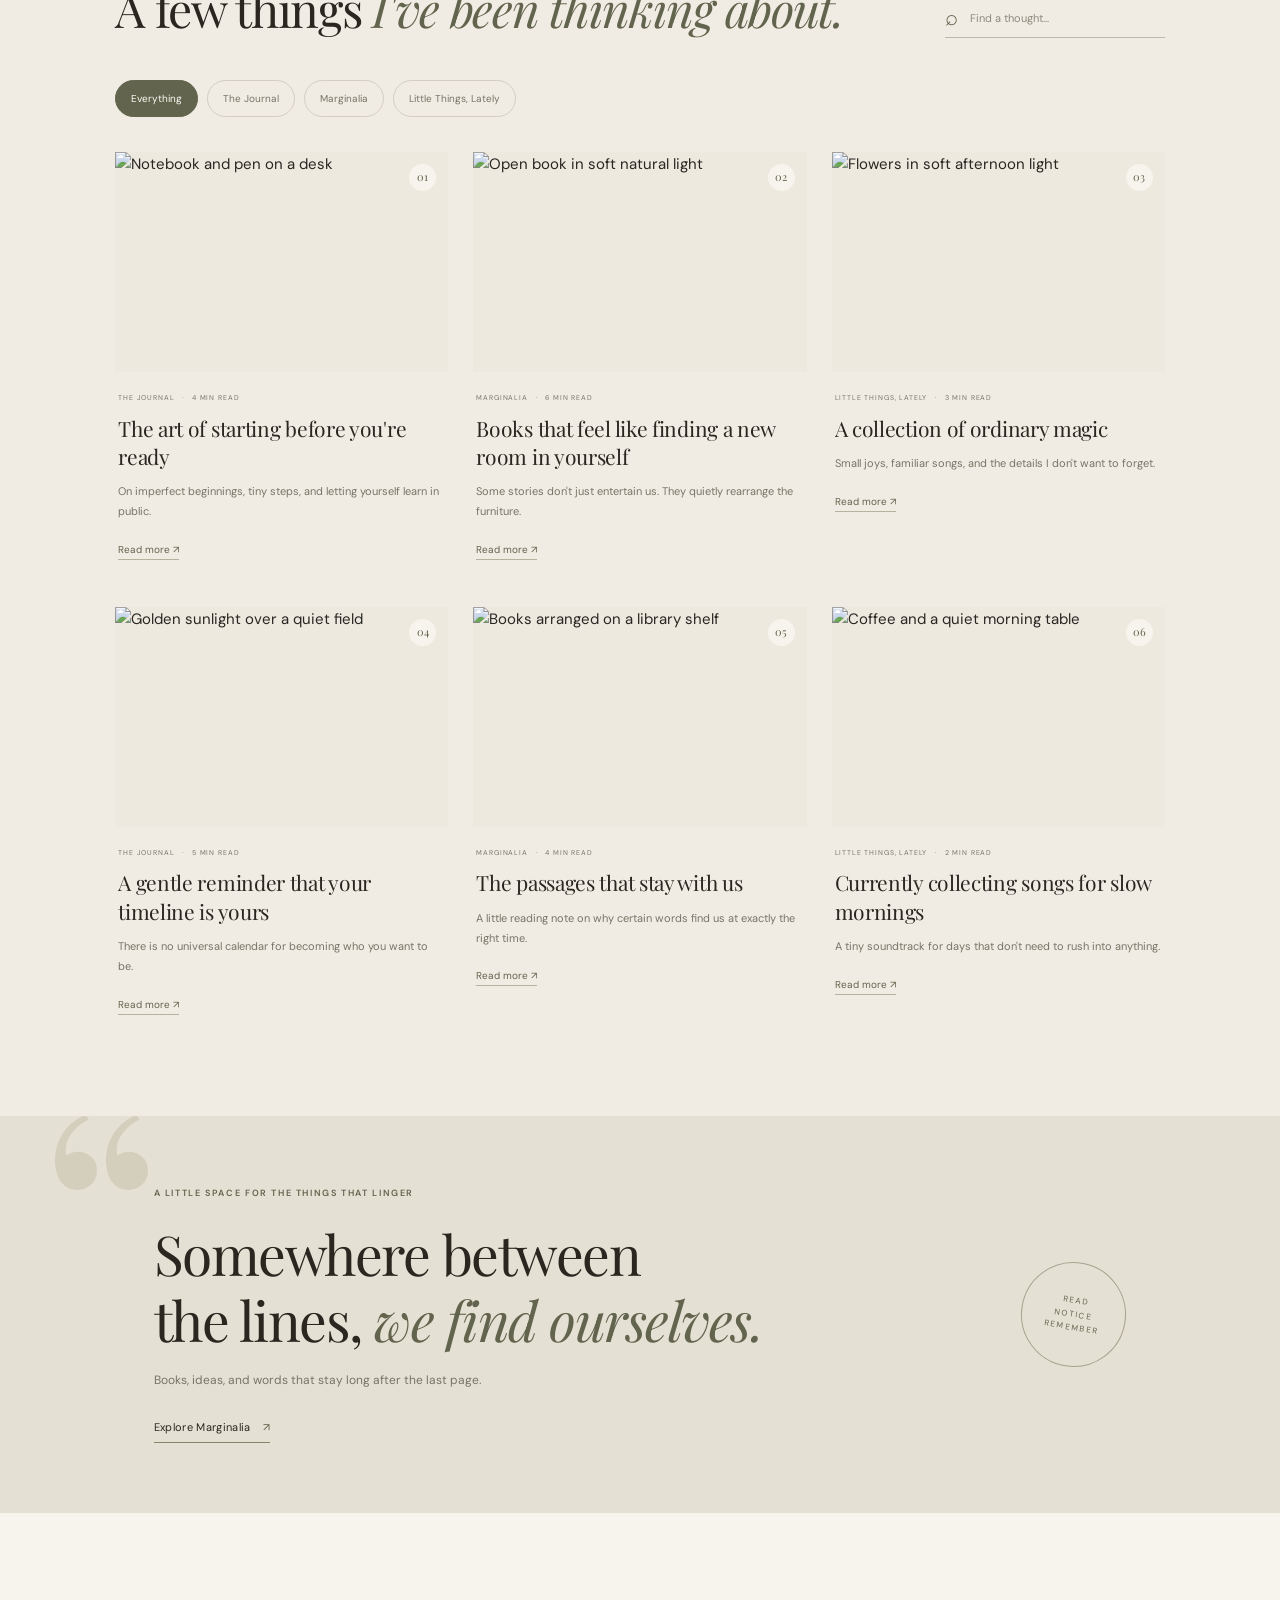
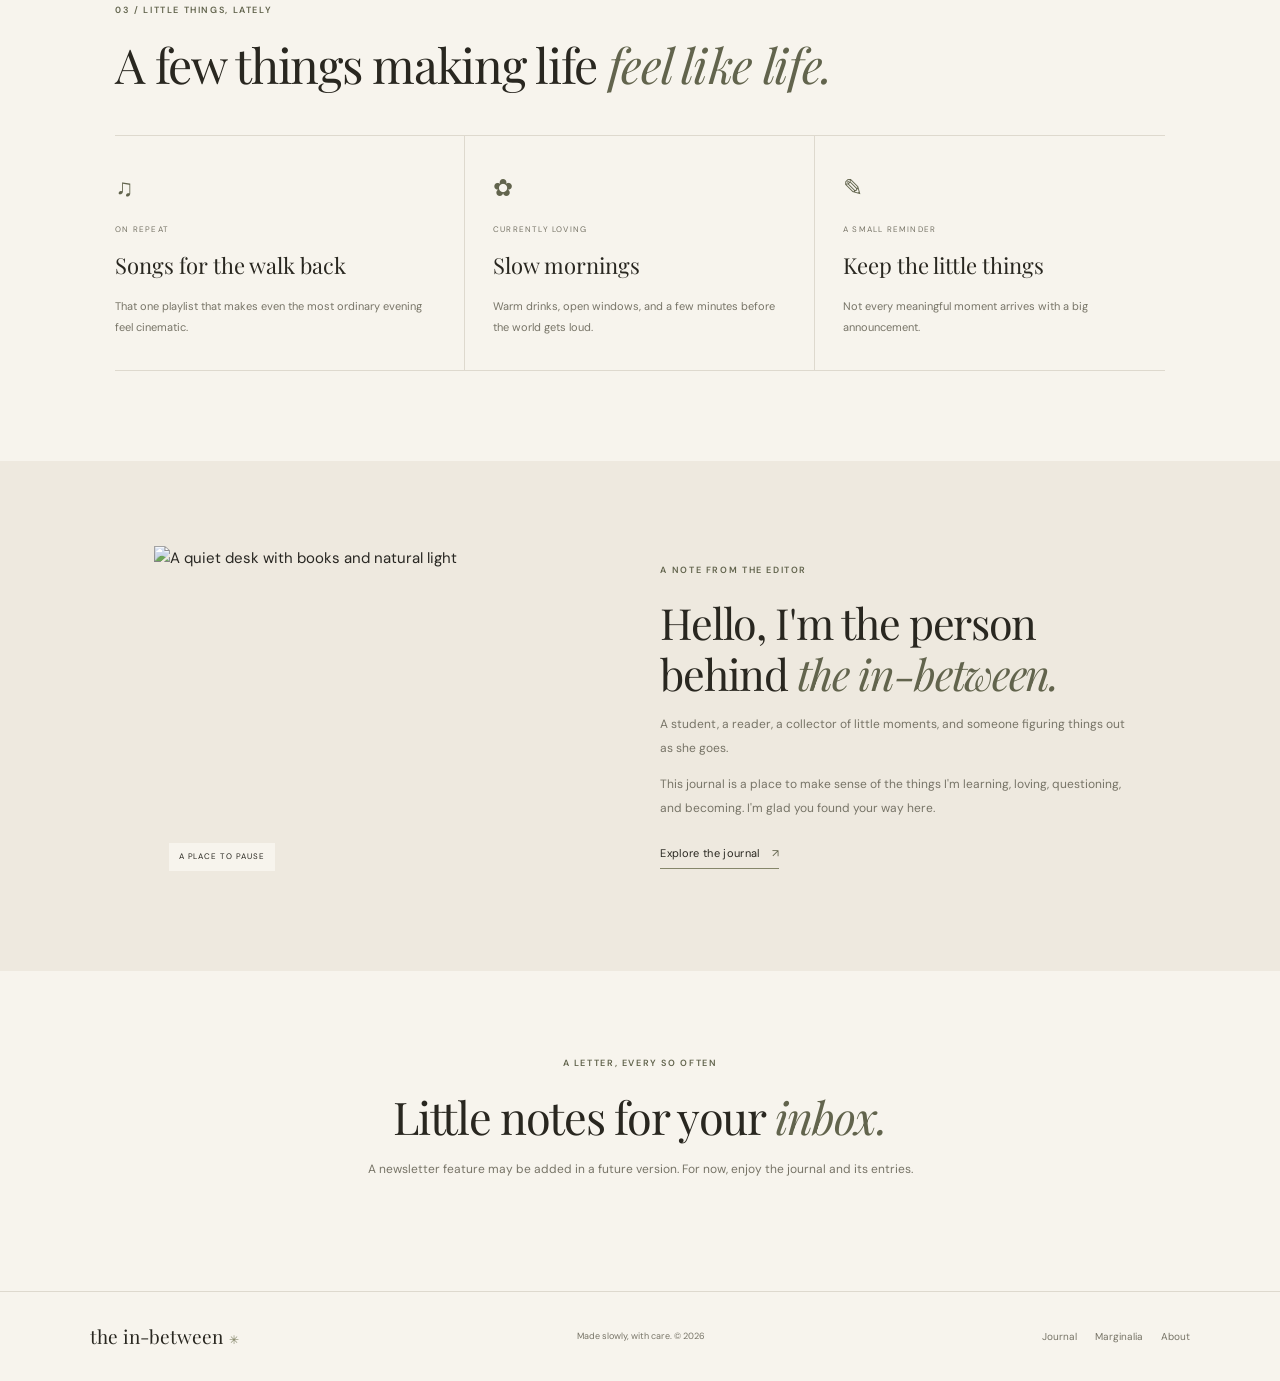
==== commit 60f7baf0: "made changes" ====
--- a/index.html
+++ b/index.html
@@ -298,23 +298,18 @@
           I'm learning, loving, questioning, and becoming.
           I'm glad you found your way here.
         </p>
-        <a href="mailto:hello@example.com" class="text-link">Say hello <span>↗</span></a>
+        <a href="#journal" class="text-link">Explore the journal <span>↗</span></a>
       </div>
     </section>
 
     <section class="newsletter-section">
-      <p class="eyebrow">A LETTER, EVERY SO OFTEN</p>
-      <h2>Little notes for your <em>inbox.</em></h2>
-      <p>Occasional thoughts, recent favorites, and things worth keeping.</p>
-
-      <form class="newsletter-form" id="newsletter-form">
-        <label class="visually-hidden" for="newsletter-email">Your email address</label>
-        <input type="email" id="newsletter-email" placeholder="Your email address" required>
-        <button type="submit">Count me in <span>↗</span></button>
-      </form>
-      <p class="newsletter-message" id="newsletter-message" role="status" aria-live="polite"></p>
-      <span class="newsletter-footnote">A little note: this is a frontend demo. No emails are collected.</span>
-    </section>
+  <p class="eyebrow">A LETTER, EVERY SO OFTEN</p>
+  <h2>Little notes for your <em>inbox.</em></h2>
+  <p>
+    A newsletter feature may be added in a future version.
+    For now, enjoy the journal and its entries.
+  </p>
+</section>
   </main>
 
   <footer class="site-footer">
